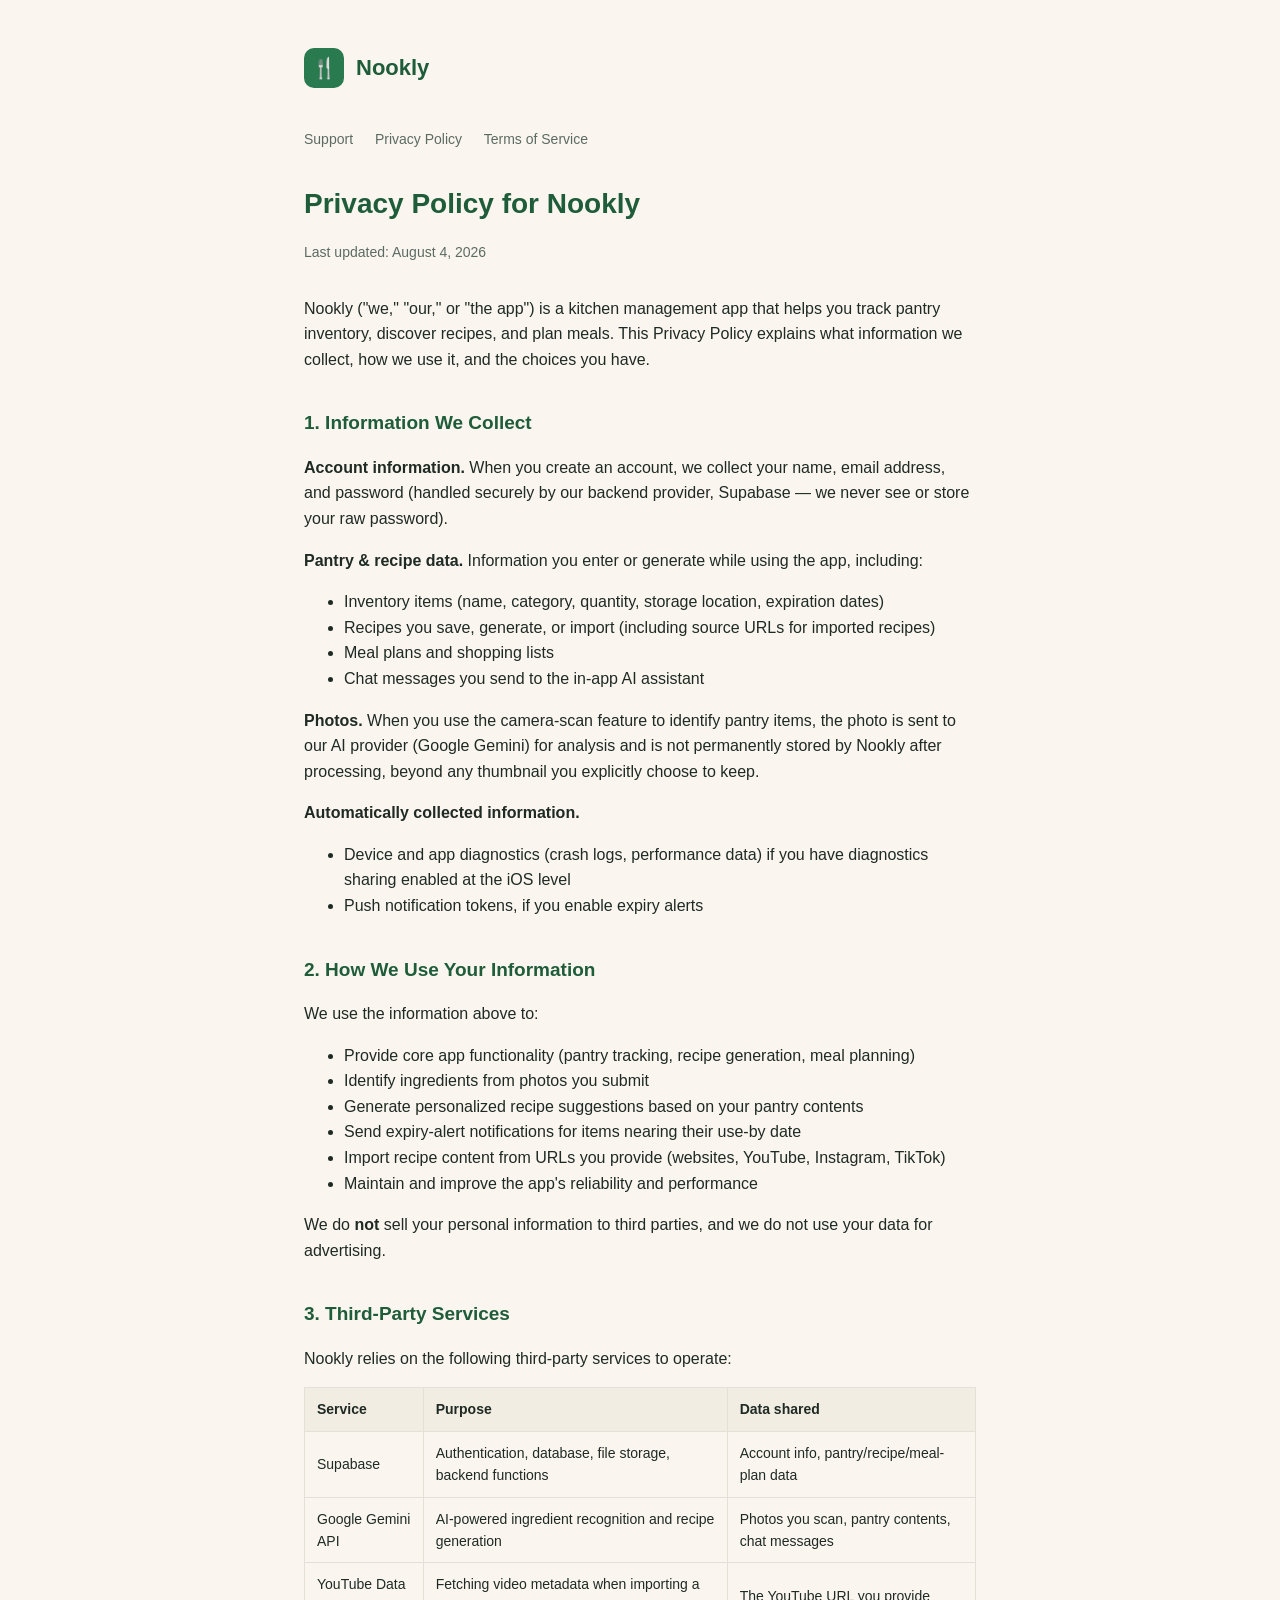
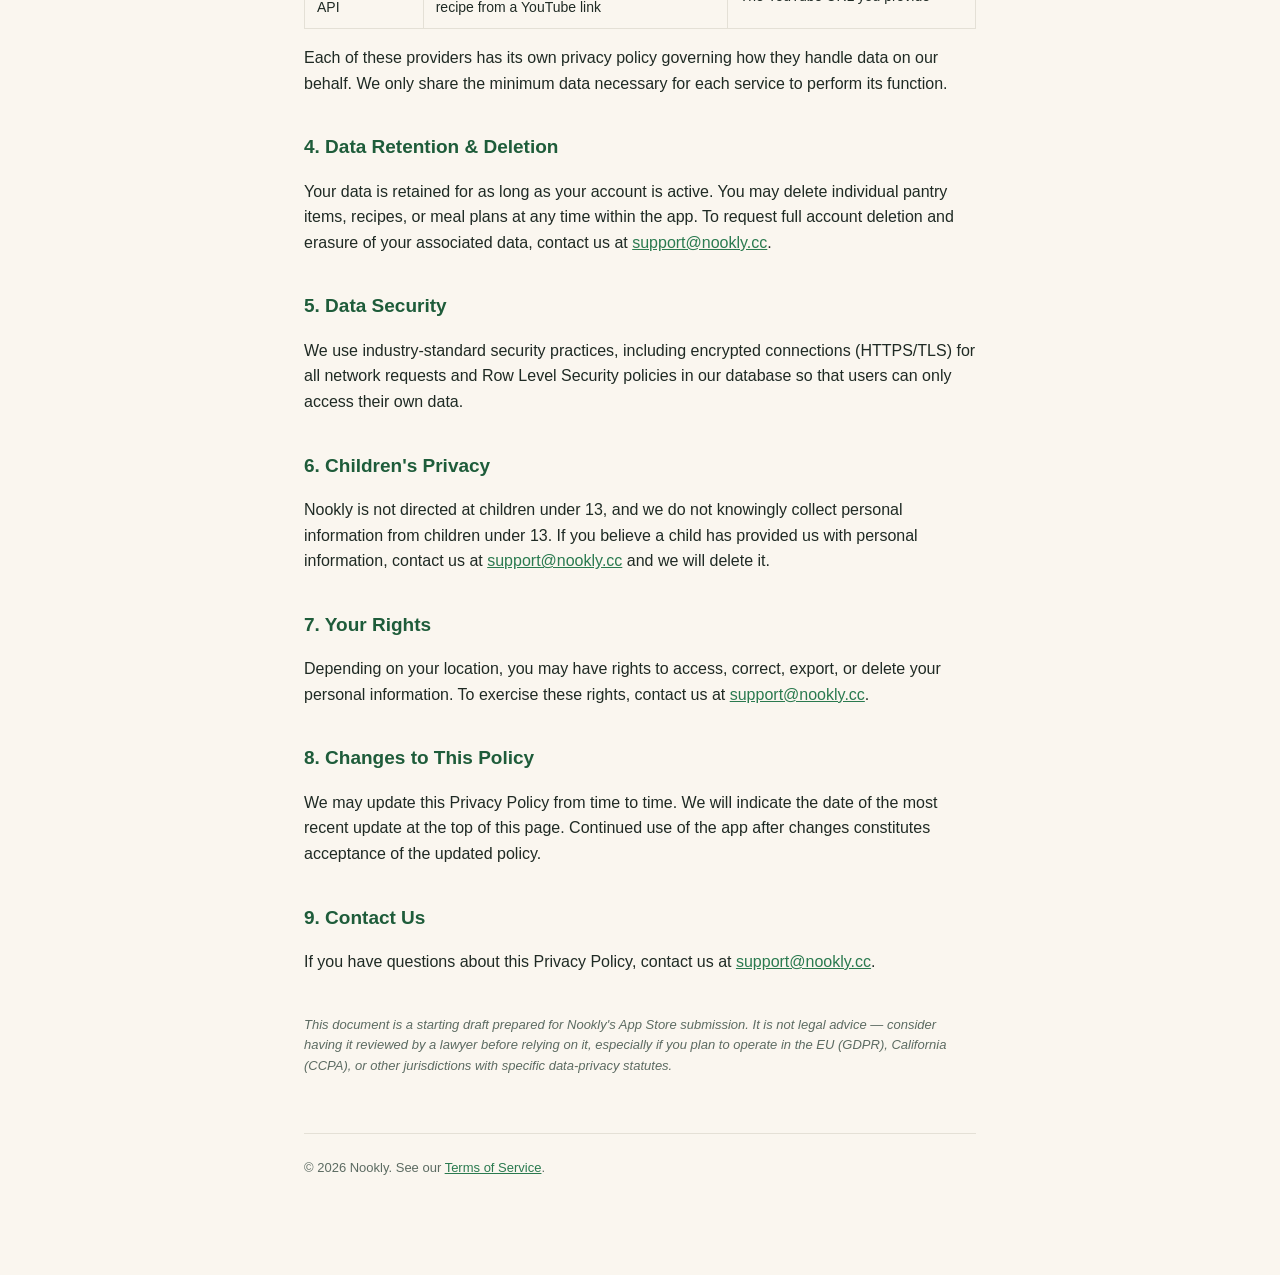
==== privacy/index.html @ 9ef806ba "Use directory-style routes (/privacy, /terms) to match app's hardcoded links" ====
<!doctype html>
<html lang="en">
<head>
<meta charset="utf-8">
<meta name="viewport" content="width=device-width, initial-scale=1">
<title>Nookly — Privacy Policy</title>
<link rel="stylesheet" href="/style.css">
</head>
<body>
<div class="wrap">
  <header class="site">
    <div class="logo">🍴</div>
    <div class="name">Nookly</div>
  </header>
  <nav class="site">
    <a href="/">Support</a>
    <a href="/privacy">Privacy Policy</a>
    <a href="/terms">Terms of Service</a>
  </nav>

  <h1>Privacy Policy for Nookly</h1>
  <p class="updated">Last updated: August 4, 2026</p>

  <p>Nookly ("we," "our," or "the app") is a kitchen management app that helps you track pantry
  inventory, discover recipes, and plan meals. This Privacy Policy explains what information we
  collect, how we use it, and the choices you have.</p>

  <h2>1. Information We Collect</h2>
  <p><strong>Account information.</strong> When you create an account, we collect your name, email
  address, and password (handled securely by our backend provider, Supabase — we never see or
  store your raw password).</p>
  <p><strong>Pantry &amp; recipe data.</strong> Information you enter or generate while using the
  app, including:</p>
  <ul>
    <li>Inventory items (name, category, quantity, storage location, expiration dates)</li>
    <li>Recipes you save, generate, or import (including source URLs for imported recipes)</li>
    <li>Meal plans and shopping lists</li>
    <li>Chat messages you send to the in-app AI assistant</li>
  </ul>
  <p><strong>Photos.</strong> When you use the camera-scan feature to identify pantry items, the
  photo is sent to our AI provider (Google Gemini) for analysis and is not permanently stored by
  Nookly after processing, beyond any thumbnail you explicitly choose to keep.</p>
  <p><strong>Automatically collected information.</strong></p>
  <ul>
    <li>Device and app diagnostics (crash logs, performance data) if you have diagnostics sharing
    enabled at the iOS level</li>
    <li>Push notification tokens, if you enable expiry alerts</li>
  </ul>

  <h2>2. How We Use Your Information</h2>
  <p>We use the information above to:</p>
  <ul>
    <li>Provide core app functionality (pantry tracking, recipe generation, meal planning)</li>
    <li>Identify ingredients from photos you submit</li>
    <li>Generate personalized recipe suggestions based on your pantry contents</li>
    <li>Send expiry-alert notifications for items nearing their use-by date</li>
    <li>Import recipe content from URLs you provide (websites, YouTube, Instagram, TikTok)</li>
    <li>Maintain and improve the app's reliability and performance</li>
  </ul>
  <p>We do <strong>not</strong> sell your personal information to third parties, and we do not use
  your data for advertising.</p>

  <h2>3. Third-Party Services</h2>
  <p>Nookly relies on the following third-party services to operate:</p>
  <table>
    <tr><th>Service</th><th>Purpose</th><th>Data shared</th></tr>
    <tr>
      <td>Supabase</td>
      <td>Authentication, database, file storage, backend functions</td>
      <td>Account info, pantry/recipe/meal-plan data</td>
    </tr>
    <tr>
      <td>Google Gemini API</td>
      <td>AI-powered ingredient recognition and recipe generation</td>
      <td>Photos you scan, pantry contents, chat messages</td>
    </tr>
    <tr>
      <td>YouTube Data API</td>
      <td>Fetching video metadata when importing a recipe from a YouTube link</td>
      <td>The YouTube URL you provide</td>
    </tr>
  </table>
  <p>Each of these providers has its own privacy policy governing how they handle data on our
  behalf. We only share the minimum data necessary for each service to perform its function.</p>

  <h2>4. Data Retention &amp; Deletion</h2>
  <p>Your data is retained for as long as your account is active. You may delete individual
  pantry items, recipes, or meal plans at any time within the app. To request full account
  deletion and erasure of your associated data, contact us at
  <a href="mailto:support@nookly.cc">support@nookly.cc</a>.</p>

  <h2>5. Data Security</h2>
  <p>We use industry-standard security practices, including encrypted connections (HTTPS/TLS) for
  all network requests and Row Level Security policies in our database so that users can only
  access their own data.</p>

  <h2>6. Children's Privacy</h2>
  <p>Nookly is not directed at children under 13, and we do not knowingly collect personal
  information from children under 13. If you believe a child has provided us with personal
  information, contact us at <a href="mailto:support@nookly.cc">support@nookly.cc</a> and we will
  delete it.</p>

  <h2>7. Your Rights</h2>
  <p>Depending on your location, you may have rights to access, correct, export, or delete your
  personal information. To exercise these rights, contact us at
  <a href="mailto:support@nookly.cc">support@nookly.cc</a>.</p>

  <h2>8. Changes to This Policy</h2>
  <p>We may update this Privacy Policy from time to time. We will indicate the date of the most
  recent update at the top of this page. Continued use of the app after changes constitutes
  acceptance of the updated policy.</p>

  <h2>9. Contact Us</h2>
  <p>If you have questions about this Privacy Policy, contact us at
  <a href="mailto:support@nookly.cc">support@nookly.cc</a>.</p>

  <p class="disclaimer">This document is a starting draft prepared for Nookly's App Store
  submission. It is not legal advice — consider having it reviewed by a lawyer before relying on
  it, especially if you plan to operate in the EU (GDPR), California (CCPA), or other
  jurisdictions with specific data-privacy statutes.</p>

  <footer class="site">
    &copy; 2026 Nookly. See our <a href="/terms">Terms of Service</a>.
  </footer>
</div>
</body>
</html>
---- style.css ----
:root {
  --green: #2A7A4F;
  --green-dark: #1E5C3A;
  --amber: #E8954A;
  --cream: #FAF6EF;
  --ink: #1F2A24;
  --muted: #5C6B62;
  --border: #E4E0D6;
}

* { box-sizing: border-box; }

body {
  margin: 0;
  font-family: -apple-system, BlinkMacSystemFont, "Segoe UI", Roboto, Helvetica, Arial, sans-serif;
  color: var(--ink);
  background: var(--cream);
  line-height: 1.6;
}

.wrap {
  max-width: 720px;
  margin: 0 auto;
  padding: 48px 24px 96px;
}

header.site {
  display: flex;
  align-items: center;
  gap: 12px;
  margin-bottom: 40px;
}

header.site .logo {
  width: 40px;
  height: 40px;
  border-radius: 10px;
  background: var(--green);
  display: flex;
  align-items: center;
  justify-content: center;
  font-size: 20px;
}

header.site .name {
  font-size: 22px;
  font-weight: 800;
  color: var(--green-dark);
}

nav.site {
  margin-bottom: 32px;
  font-size: 14px;
}

nav.site a {
  color: var(--muted);
  text-decoration: none;
  margin-right: 18px;
}

nav.site a:hover { color: var(--green-dark); }

h1 {
  font-size: 28px;
  font-weight: 800;
  color: var(--green-dark);
  margin: 0 0 8px;
}

h2 {
  font-size: 19px;
  font-weight: 700;
  color: var(--green-dark);
  margin: 36px 0 12px;
}

p, li { color: var(--ink); }

.updated {
  color: var(--muted);
  font-size: 14px;
  margin-bottom: 32px;
}

table {
  width: 100%;
  border-collapse: collapse;
  margin: 16px 0;
  font-size: 14px;
}

th, td {
  text-align: left;
  padding: 10px 12px;
  border: 1px solid var(--border);
}

th { background: #F1EDE2; }

a { color: var(--green); }

.card {
  background: #fff;
  border: 1px solid var(--border);
  border-radius: 14px;
  padding: 24px 28px;
  margin-bottom: 20px;
}

.button {
  display: inline-block;
  background: var(--green);
  color: #fff !important;
  text-decoration: none;
  padding: 12px 20px;
  border-radius: 999px;
  font-weight: 600;
  margin-top: 8px;
}

footer.site {
  margin-top: 56px;
  padding-top: 24px;
  border-top: 1px solid var(--border);
  color: var(--muted);
  font-size: 13px;
}

.disclaimer {
  margin-top: 40px;
  font-size: 13px;
  color: var(--muted);
  font-style: italic;
}
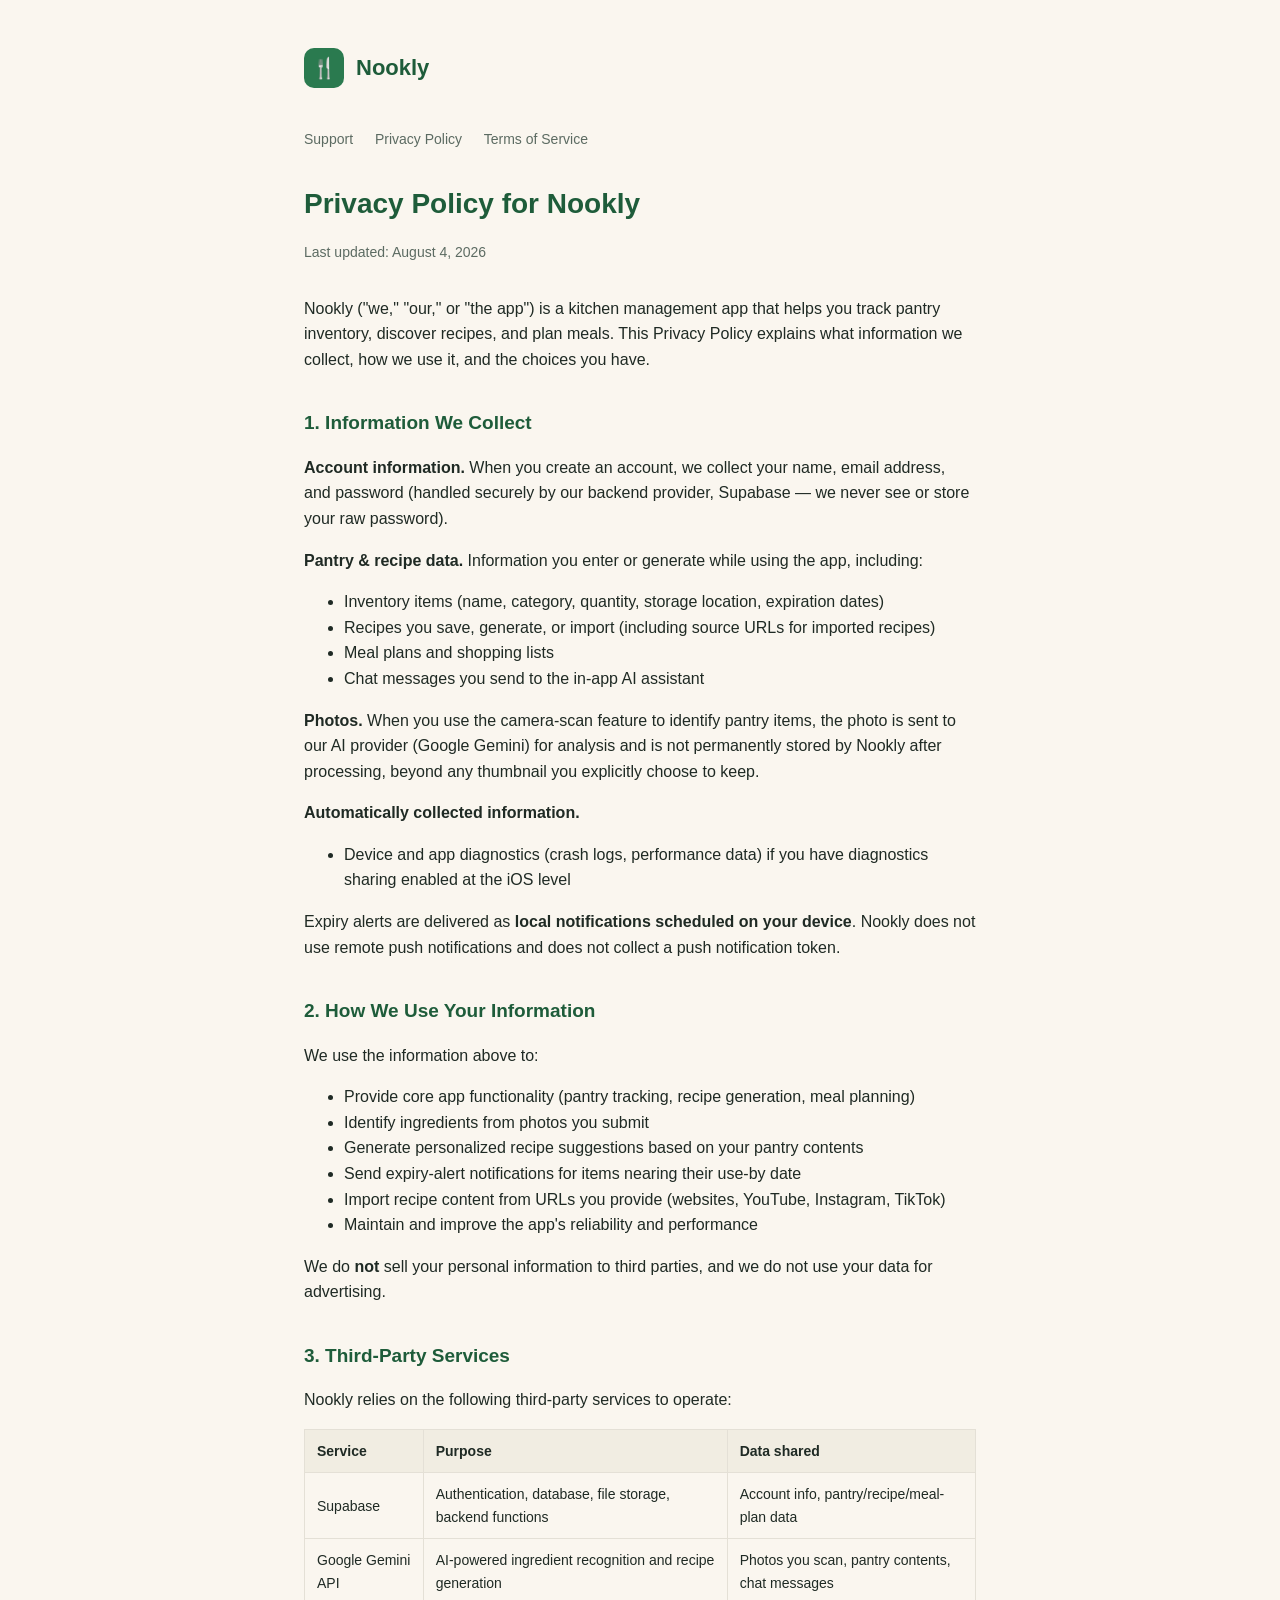
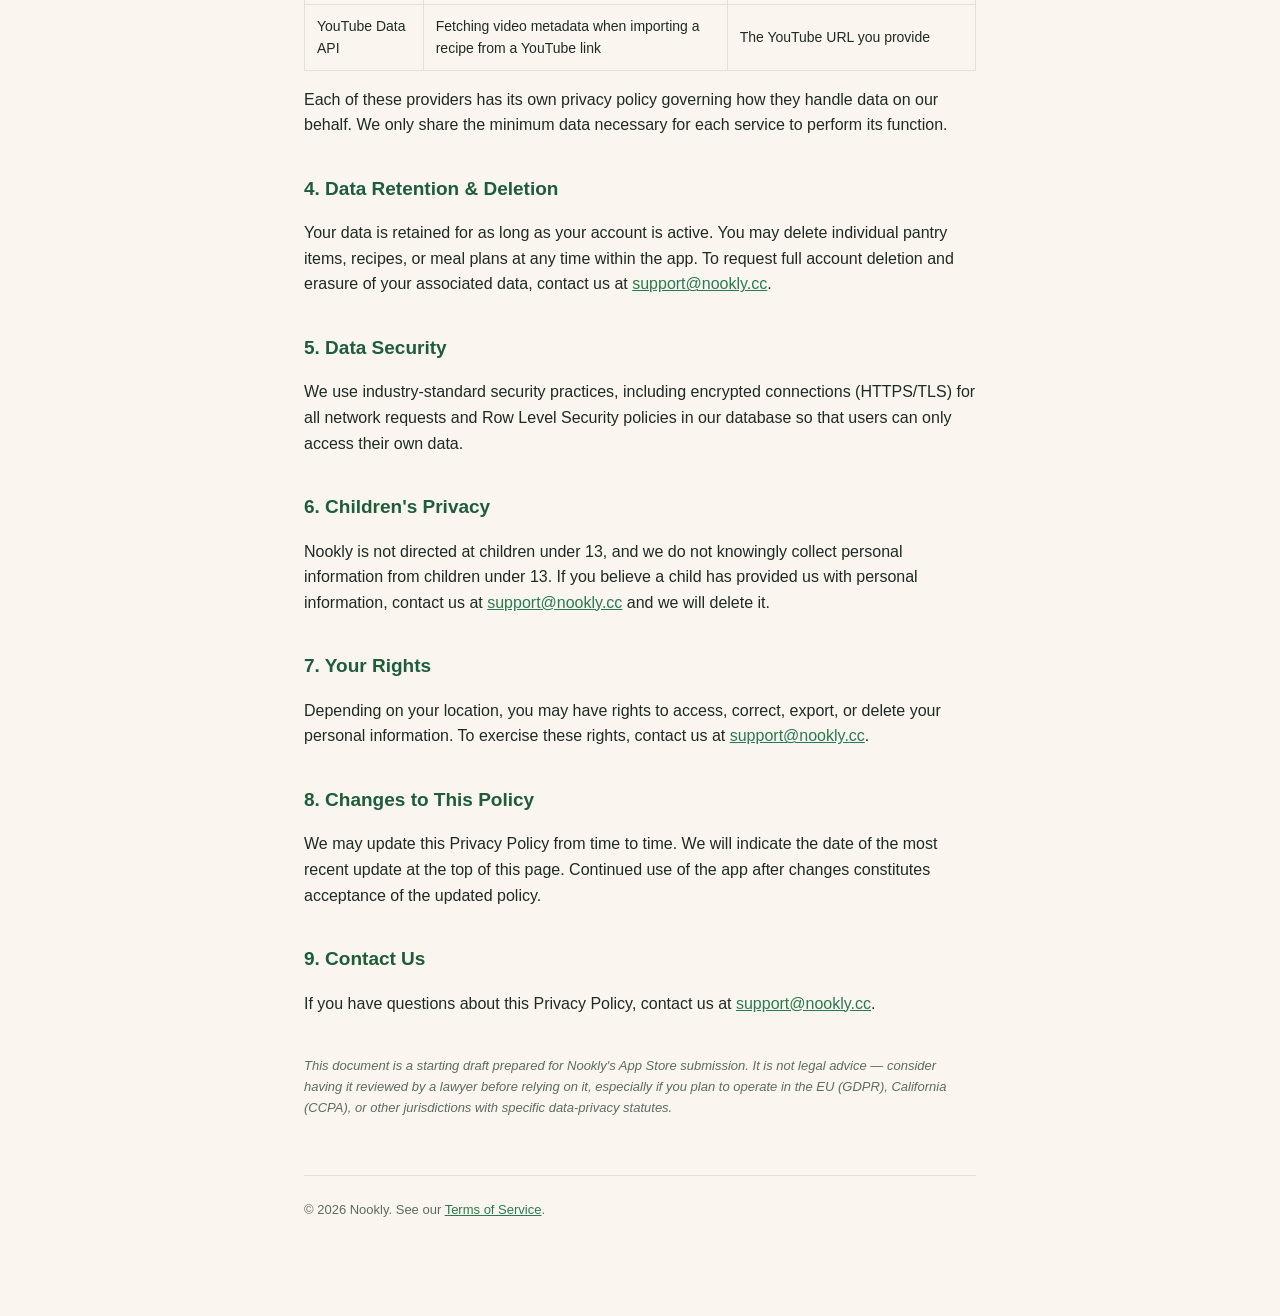
==== commit 6e46c2b3: "Correct privacy policy: no push notification tokens collected Expiry alerts are local notifications;" ====
--- a/privacy/index.html
+++ b/privacy/index.html
@@ -44,8 +44,9 @@
   <ul>
     <li>Device and app diagnostics (crash logs, performance data) if you have diagnostics sharing
     enabled at the iOS level</li>
-    <li>Push notification tokens, if you enable expiry alerts</li>
   </ul>
+  <p>Expiry alerts are delivered as <strong>local notifications scheduled on your device</strong>.
+  Nookly does not use remote push notifications and does not collect a push notification token.</p>
 
   <h2>2. How We Use Your Information</h2>
   <p>We use the information above to:</p>
